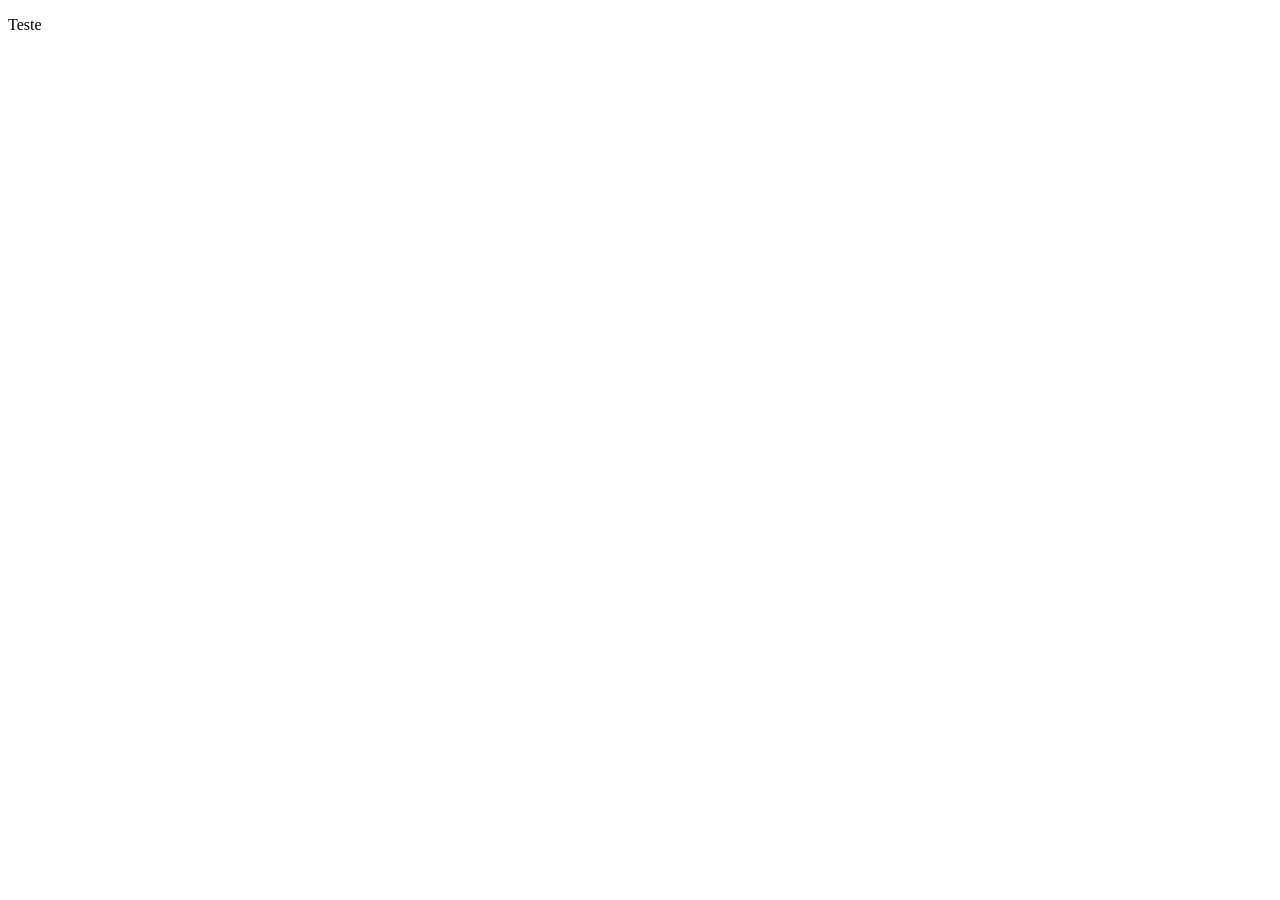
==== index.html @ 2ed316d7 "corrigindo nome index.html" ====
<!DOCTYPE html>
<html lang="pt-br">

<head>
    <meta charset="UTF-8">
    <meta name="viewport" content="width=device-width, initial-scale=1.0">

    <title>Bikecraft - Bicicleta Eletrica</title>
    <meta name="description" content="Bicicleta elétrica de alta precisão e qualidade, feita sob medida para o cliente. Explore o mundo na sua velocidade com a Bikecraft.">

    <link rel="stylesheet" href="./css/style.css">
</head>

<body>
    <p>Teste</p>
</body>

</html>
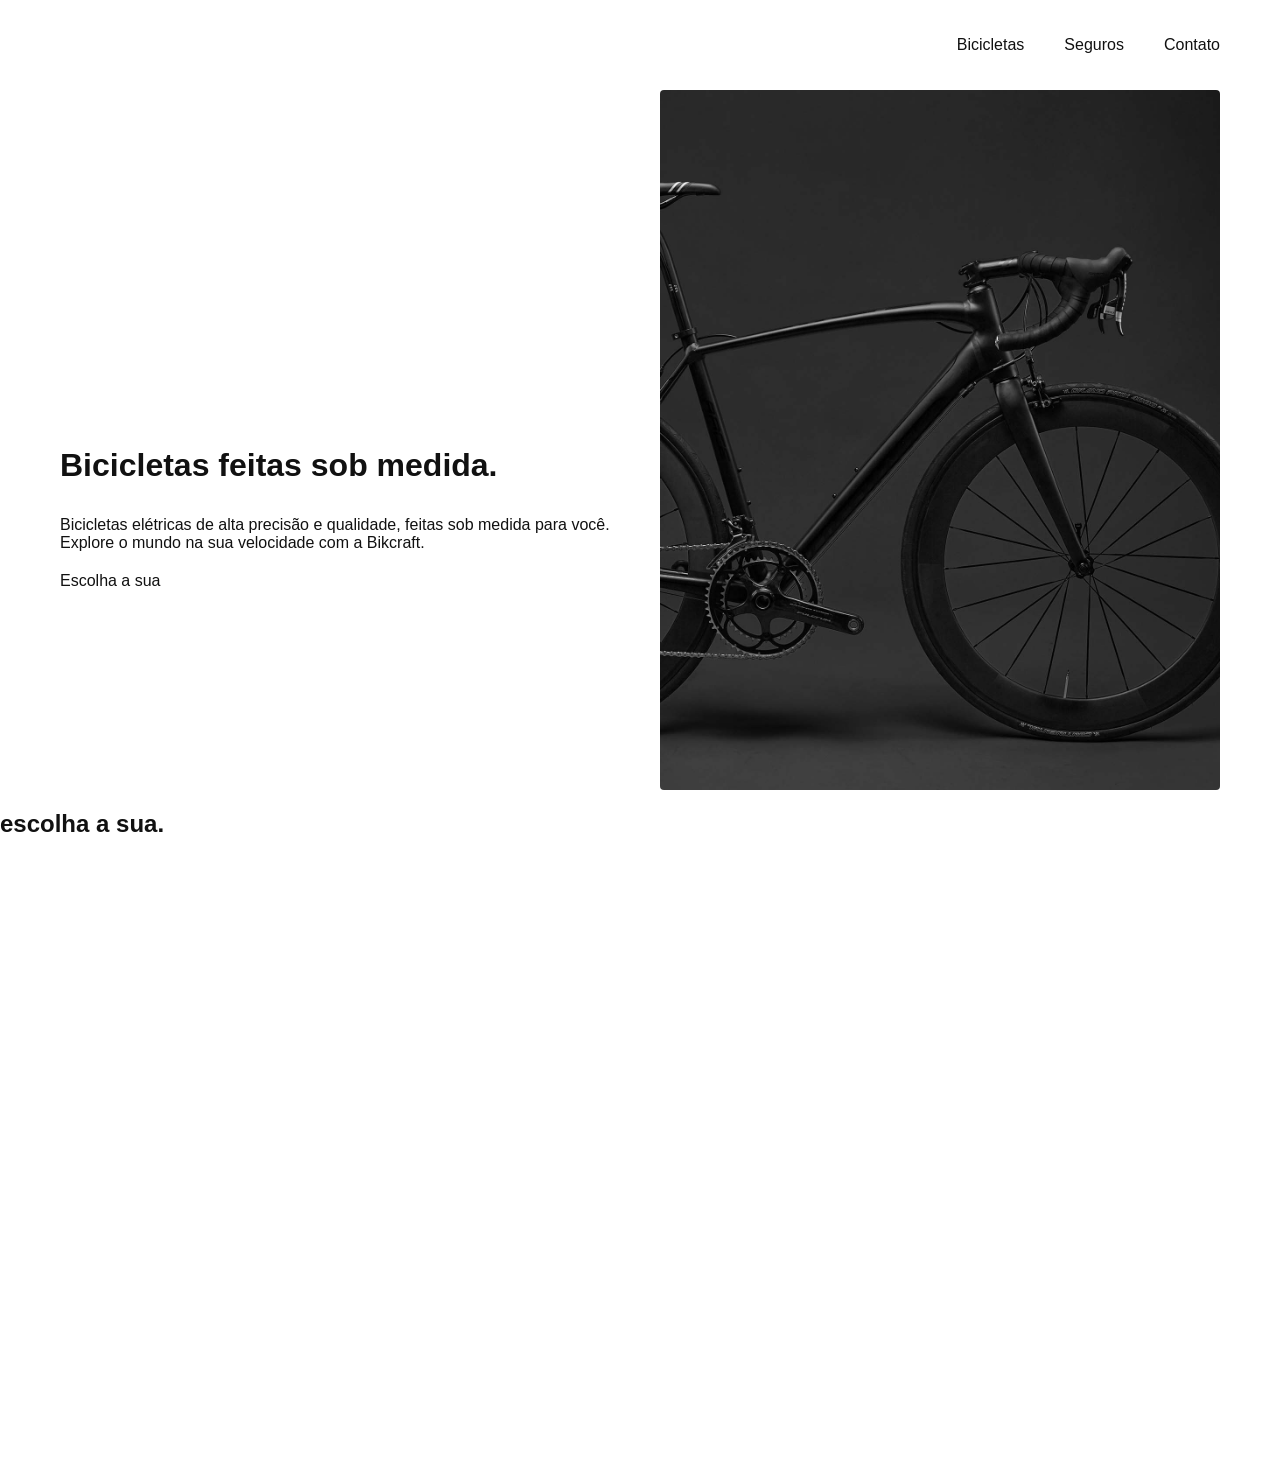
==== commit 88b8ab69: "organizando e importanto css" ====
--- a/index.html
+++ b/index.html
@@ -5,14 +5,43 @@
     <meta charset="UTF-8">
     <meta name="viewport" content="width=device-width, initial-scale=1.0">
 
-    <title>Bikecraft - Bicicleta Eletrica</title>
-    <meta name="description" content="Bicicleta elétrica de alta precisão e qualidade, feita sob medida para o cliente. Explore o mundo na sua velocidade com a Bikecraft.">
+    <title>Bikcraft - Bicicletas Elétricas</title>
+    <meta name="description" content="Bicicletas elétricas de alta precisão e qualidade,  feitas sob medida para o cliente. Explore o mundo na sua velocidade com a Bikcraft.">
 
     <link rel="stylesheet" href="./css/style.css">
 </head>
 
 <body>
-    <p>Teste</p>
+    <header class="header-bg">
+        <div class="header">
+            <a href="./">
+                <img src="./img/bikcraft.svg" alt="Bikcraft">
+            </a>
+
+            <nav aria-label="primaria">
+                <ul class="header-menu font-1-m cor-0">
+                    <li><a href="./bicicletas.html">Bicicletas</a></li>
+                    <li><a href="./seguros.html">Seguros</a></li>
+                    <li><a href="./contato.html">Contato</a></li>
+                </ul>
+            </nav>
+        </div>
+    </header>
+
+    <main class="introducao-bg">
+        <div class="introducao">
+            <div class="introducao-conteudo">
+                <h1 class="font-1-xxl cor-0">Bicicletas feitas sob medida<span class="cor-p1">.</span></h1>
+                <p class="font-2-l cor-5">Bicicletas elétricas de alta precisão e qualidade, feitas sob medida para você. Explore o mundo na sua velocidade com a Bikcraft.</p>
+                <a class="botao" href="./bicicletas.html">Escolha a sua</a>
+            </div>
+            <div>
+                <img src="./img/fotos/introducao.jpg" alt="Bicicleta elétrica preta.">
+            </div>
+        </div>
+    </main>
+
+    <h2 class="font-1-xxl">escolha a sua<span class="cor-p1">.</span></h2>
 </body>
 
 </html>
--- a/css/style.css
+++ b/css/style.css
@@ -0,0 +1,11 @@
+@import "./global/global.css";
+@import "./utilidades/tipografia.css";
+@import "./utilidades/cores.css";
+
+@import "./global/header.css";
+
+/* Utilidades */
+@import "./utilidades/componentes.css";
+
+/* Home */
+@import "./home/introducao.css";
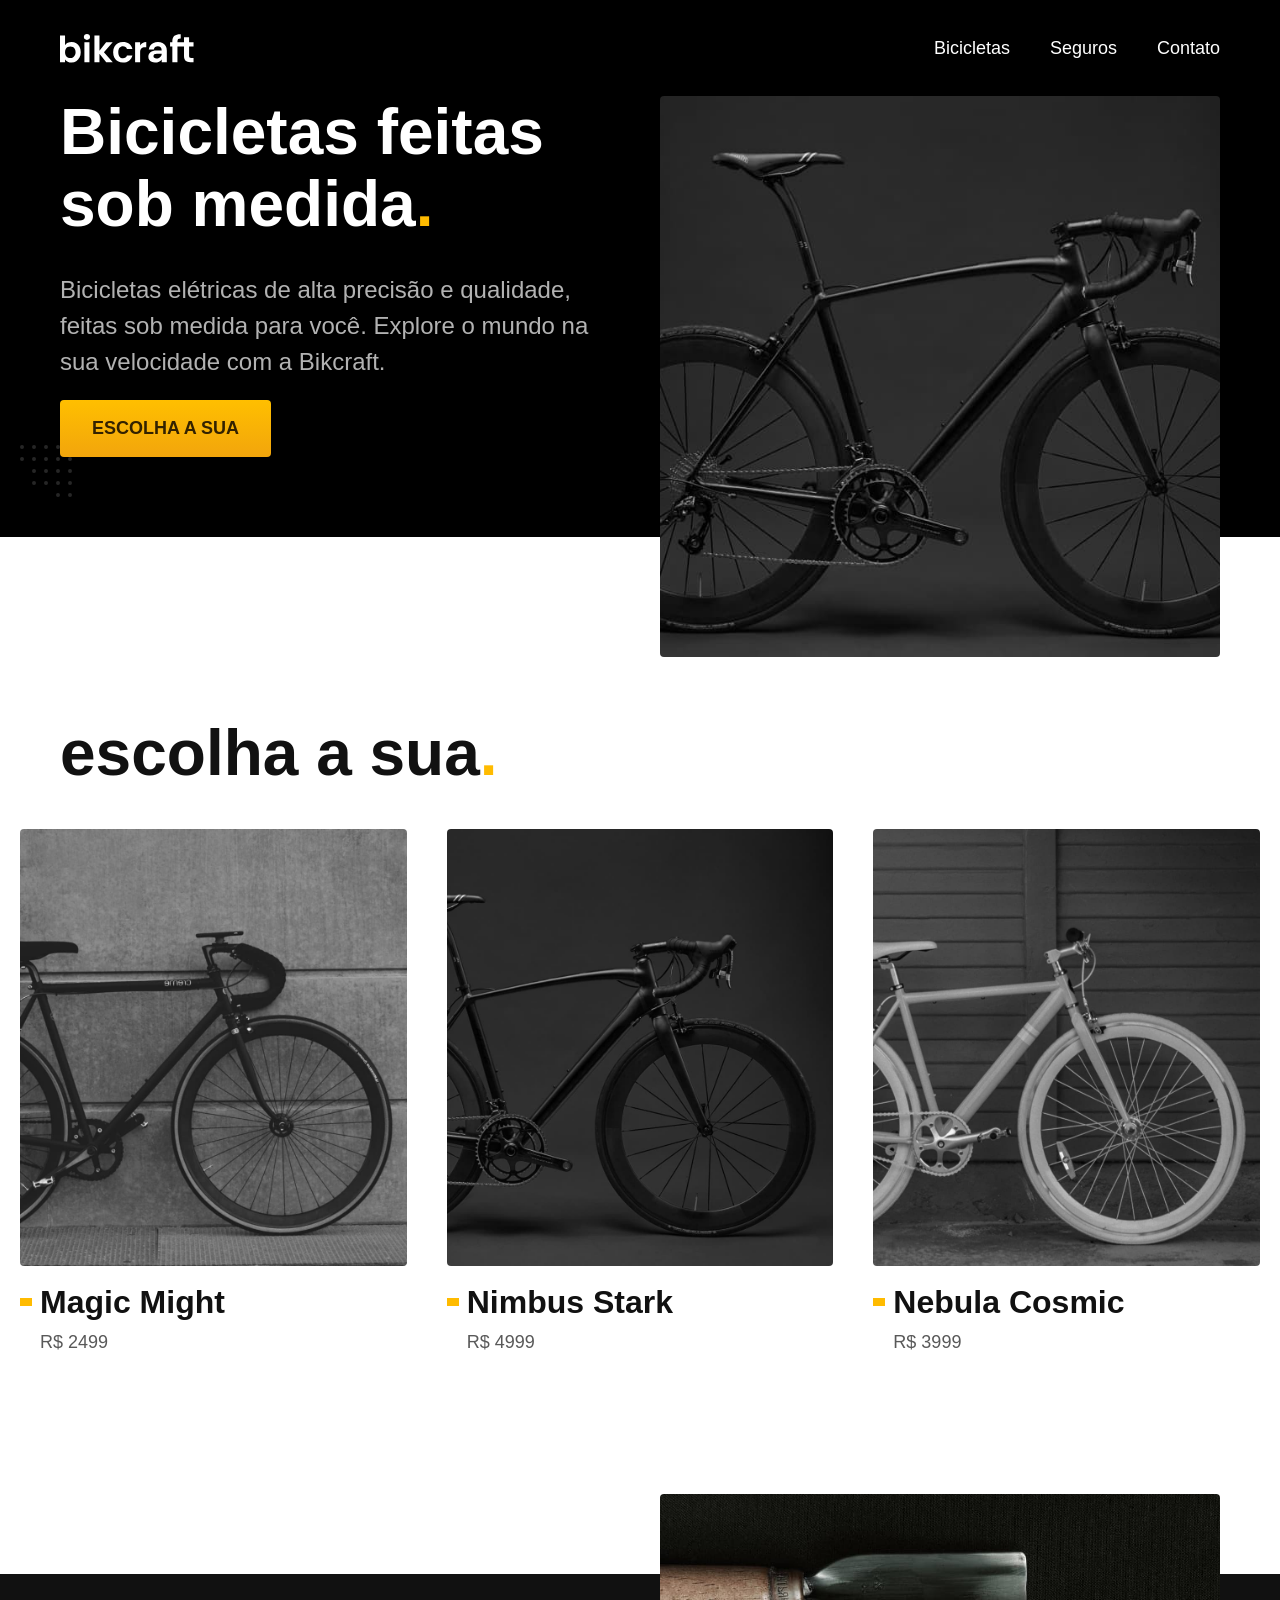
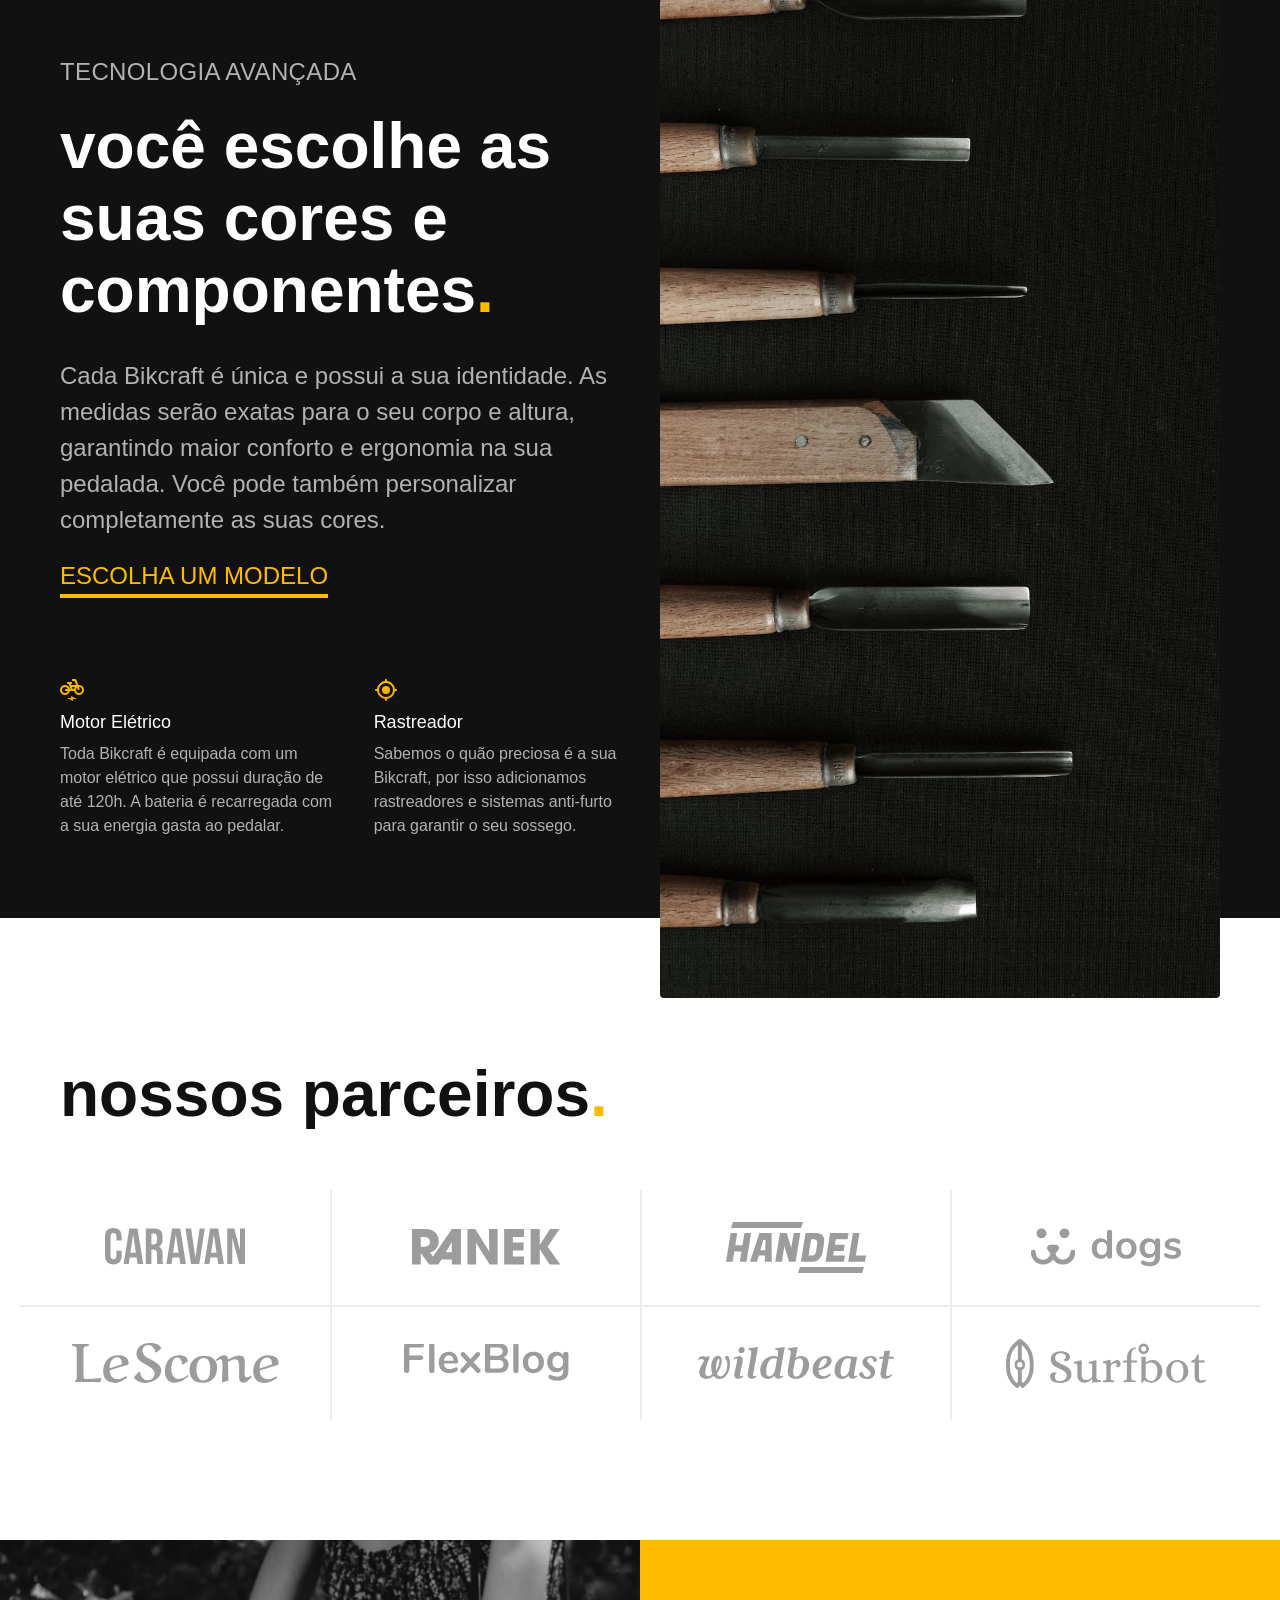
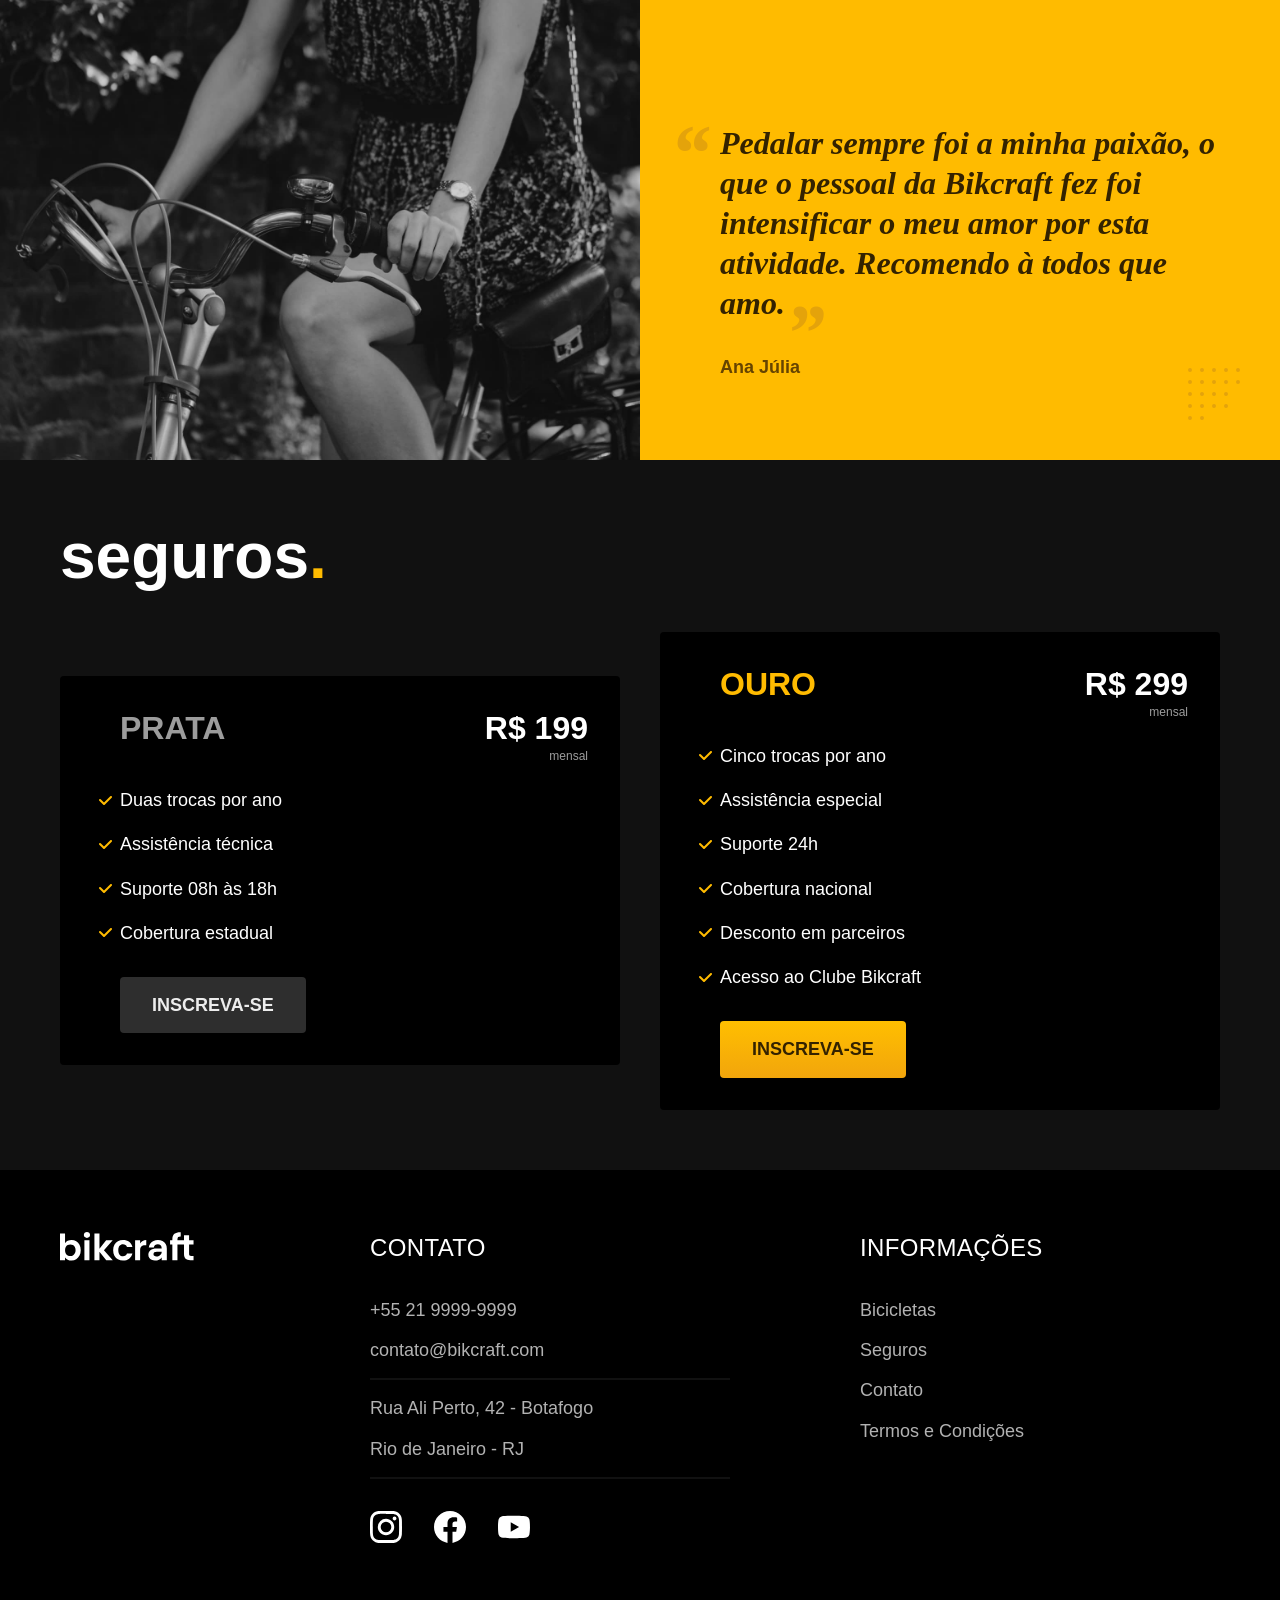
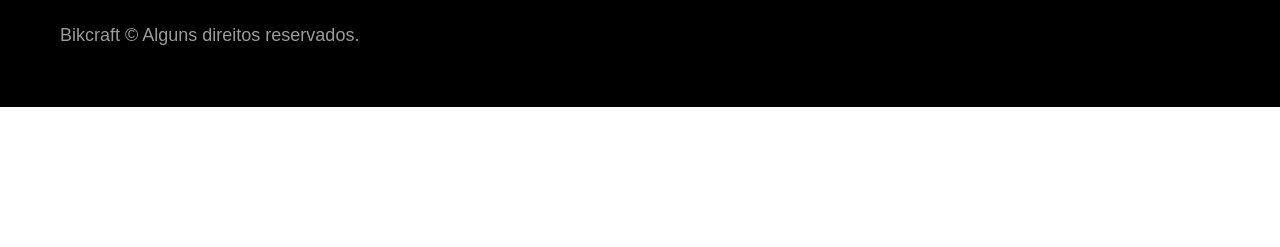
==== commit 6ae902ad: "html e css bickecraft" ====
--- a/index.html
+++ b/index.html
@@ -2,46 +2,196 @@
 <html lang="pt-br">
 
 <head>
-    <meta charset="UTF-8">
-    <meta name="viewport" content="width=device-width, initial-scale=1.0">
+  <meta charset="UTF-8">
+  <meta name="viewport" content="width=device-width, initial-scale=1.0">
 
-    <title>Bikcraft - Bicicletas Elétricas</title>
-    <meta name="description" content="Bicicletas elétricas de alta precisão e qualidade,  feitas sob medida para o cliente. Explore o mundo na sua velocidade com a Bikcraft.">
+  <title>Bikcraft - Bicicletas Elétricas</title>
+  <meta name="description" content="Bicicletas elétricas de alta precisão e qualidade, feitas sob medida para o cliente. Explore o mundo na sua velocidade com a Bikcraft.">
 
-    <link rel="stylesheet" href="./css/style.css">
+  <link rel="preload" href="./css/style.css" as="style">
+  <link rel="stylesheet" href="./css/style.css">
 </head>
 
 <body>
-    <header class="header-bg">
-        <div class="header">
-            <a href="./">
-                <img src="./img/bikcraft.svg" alt="Bikcraft">
-            </a>
+  <header class="header-bg">
+    <div class="header container">
+      <a href="./">
+        <img src="./img/bikcraft.svg" width="136" height="32" alt="Bikcraft">
+      </a>
 
-            <nav aria-label="primaria">
-                <ul class="header-menu font-1-m cor-0">
-                    <li><a href="./bicicletas.html">Bicicletas</a></li>
-                    <li><a href="./seguros.html">Seguros</a></li>
-                    <li><a href="./contato.html">Contato</a></li>
-                </ul>
-            </nav>
+      <nav aria-label="primaria">
+        <ul class="header-menu font-1-m cor-0">
+          <li><a href="./bicicletas.html">Bicicletas</a></li>
+          <li><a href="./seguros.html">Seguros</a></li>
+          <li><a href="./contato.html">Contato</a></li>
+        </ul>
+      </nav>
+    </div>
+  </header>
+
+  <main class="introducao-bg">
+    <div class="introducao container">
+      <div class="introducao-conteudo">
+        <h1 class="font-1-xxl cor-0">Bicicletas feitas sob medida<span class="cor-p1">.</span></h1>
+        <p class="font-2-l cor-5">Bicicletas elétricas de alta precisão e qualidade, feitas sob medida para você. Explore o mundo na sua velocidade com a Bikcraft.</p>
+        <a class="botao" href="./bicicletas.html">Escolha a sua</a>
+      </div>
+      <picture>
+        <source media="(max-width: 800px)" srcset="./img/bicicletas/nimbus.jpg">
+        <img src="./img/fotos/introducao.jpg" width="1280" height="1600" alt="Bicicleta elétrica preta.">
+      </picture>
+    </div>
+  </main>
+
+  <article class="bicicletas-lista">
+    <h2 class="container font-1-xxl">escolha a sua<span class="cor-p1">.</span></h2>
+
+    <ul>
+      <li>
+        <a href="./bicicletas/magic.html">
+          <img src="./img/bicicletas/magic-home.jpg" alt="Bicicleta preta" width="920" height="1040">
+          <h3 class="font-1-xl">Magic Might</h3>
+          <span class="font-2-m cor-8">R$ 2499</span>
+        </a>
+      </li>
+      <li>
+        <a href="./bicicletas/nimbus.html">
+          <img src="./img/bicicletas/nimbus-home.jpg" alt="Bicicleta preta" width="920" height="1040">
+          <h3 class="font-1-xl">Nimbus Stark</h3>
+          <span class="font-2-m cor-8">R$ 4999</span>
+        </a>
+      </li>
+      <li>
+        <a href="./bicicletas/nebula.html">
+          <img src="./img/bicicletas/nebula-home.jpg" alt="Bicicleta preta" width="920" height="1040">
+          <h3 class="font-1-xl">Nebula Cosmic</h3>
+          <span class="font-2-m cor-8">R$ 3999</span>
+        </a>
+      </li>
+    </ul>
+  </article>
+
+  <article class="tecnologia-bg">
+    <div class="tecnologia container">
+      <div class="tecnologia-conteudo">
+        <span class="font-2-l-b cor-5">Tecnologia Avançada</span>
+        <h2 class="font-1-xxl cor-0">você escolhe as suas cores e componentes<span class="cor-p1">.</span></h2>
+        <p class="font-2-l cor-5">Cada Bikcraft é única e possui a sua identidade. As medidas serão exatas para o seu corpo e altura, garantindo maior conforto e ergonomia na sua pedalada. Você pode também personalizar completamente as suas cores.</p>
+        <a class="link" href="./bicicletas.html">Escolha um modelo</a>
+        <div class="tecnologia-vantagens">
+          <div>
+            <img src="./img/icones/eletrica.svg" width="24" height="24" alt="">
+            <h3 class="font-1-m cor-0">Motor Elétrico</h3>
+            <p class="font-2-s cor-5">Toda Bikcraft é equipada com um motor elétrico que possui duração de até 120h. A bateria é recarregada com a sua energia gasta ao pedalar.</p>
+          </div>
+          <div>
+            <img src="./img/icones/rastreador.svg" width="24" height="24" alt="">
+            <h3 class="font-1-m cor-0">Rastreador</h3>
+            <p class="font-2-s cor-5">Sabemos o quão preciosa é a sua Bikcraft, por isso adicionamos rastreadores e sistemas anti-furto para garantir o seu sossego.</p>
+          </div>
         </div>
-    </header>
+      </div>
+      <div class="tecnologia-imagem">
+        <img src="./img/fotos/tecnologia.jpg" width="1200" height="1920" alt="">
+      </div>
+    </div>
+  </article>
 
-    <main class="introducao-bg">
-        <div class="introducao">
-            <div class="introducao-conteudo">
-                <h1 class="font-1-xxl cor-0">Bicicletas feitas sob medida<span class="cor-p1">.</span></h1>
-                <p class="font-2-l cor-5">Bicicletas elétricas de alta precisão e qualidade, feitas sob medida para você. Explore o mundo na sua velocidade com a Bikcraft.</p>
-                <a class="botao" href="./bicicletas.html">Escolha a sua</a>
-            </div>
-            <div>
-                <img src="./img/fotos/introducao.jpg" alt="Bicicleta elétrica preta.">
-            </div>
+  <section class="parceiros" aria-label="Nossos Parceiros">
+    <h2 class="container font-1-xxl">nossos parceiros<span class="cor-p1">.</span></h2>
+
+    <ul>
+      <li><img src="./img/parceiros/caravan.svg" alt="Caravan" width="140" height="38"></li>
+      <li><img src="./img/parceiros/ranek.svg" alt="Ranek" width="149" height="36"></li>
+      <li><img src="./img/parceiros/handel.svg" alt="Handel" width="140" height="50"></li>
+      <li><img src="./img/parceiros/dogs.svg" alt="Dogs" width="152" height="39"></li>
+      <li><img src="./img/parceiros/lescone.svg" alt="LeScone" width="208" height="41"></li>
+      <li><img src="./img/parceiros/flexblog.svg" alt="FlexBlog" width="165" height="38"></li>
+      <li><img src="./img/parceiros/wildbeast.svg" alt="Wildbeast" width="196" height="34"></li>
+      <li><img src="./img/parceiros/surfbot.svg" alt="Surfbot" width="200" height="49"></li>
+    </ul>
+  </section>
+
+  <section class="depoimento" aria-label="Depoimento">
+    <div>
+      <img src="./img/fotos/depoimento.jpg" width="1560" height="1360" alt="Pessoa pedalando uma bicicleta Bikcraft">
+    </div>
+    <div class="depoimento-conteudo">
+      <blockquote class="font-1-xl cor-p5">
+        <p>Pedalar sempre foi a minha paixão, o que o pessoal da Bikcraft fez foi intensificar o meu amor por esta atividade. Recomendo à todos que amo.</p>
+      </blockquote>
+      <span class="font-1-m-b cor-p4">Ana Júlia</span>
+    </div>
+  </section>
+
+  <article class="seguros-bg">
+    <div class="seguros container">
+      <h2 class="font-1-xxl cor-0">seguros<span class="cor-p1">.</span></h2>
+      <div class="seguros-item">
+        <h3 class="font-1-xl cor-6">PRATA</h3>
+        <span class="font-1-xl cor-0">R$ 199 <span class="font-1-xs cor-6">mensal</span></span>
+        <ul class="font-2-m cor-0">
+          <li>Duas trocas por ano</li>
+          <li>Assistência técnica</li>
+          <li>Suporte 08h às 18h</li>
+          <li>Cobertura estadual</li>
+        </ul>
+        <a class="botao secundario" href="./orcamento.html">Inscreva-se</a>
+      </div>
+
+      <div class="seguros-item">
+        <h3 class="font-1-xl cor-p1">OURO</h3>
+        <span class="font-1-xl cor-0">R$ 299 <span class="font-1-xs cor-6">mensal</span></span>
+        <ul class="font-2-m cor-0">
+          <li>Cinco trocas por ano</li>
+          <li>Assistência especial</li>
+          <li>Suporte 24h</li>
+          <li>Cobertura nacional</li>
+          <li>Desconto em parceiros</li>
+          <li>Acesso ao Clube Bikcraft</li>
+        </ul>
+        <a class="botao" href="./orcamento.html">Inscreva-se</a>
+      </div>
+    </div>
+  </article>
+
+  <footer class="footer-bg">
+    <div class="footer container">
+      <img src="./img/bikcraft.svg" width="136" height="32" alt="Bikcraft">
+      <div class="footer-contato">
+        <h3 class="font-2-l-b cor-0">Contato</h3>
+        <ul class="font-2-m cor-5">
+          <li><a href="tel:+552199999999">+55 21 9999-9999</a></li>
+          <li><a href="mailto:contato@bikcraft.com">contato@bikcraft.com</a></li>
+          <li>Rua Ali Perto, 42 - Botafogo</li>
+          <li>Rio de Janeiro - RJ</li>
+        </ul>
+        <div class="footer-redes">
+          <a href="./">
+            <img src="./img/redes/instagram.svg" width="32" height="32" alt="Instagram">
+          </a>
+          <a href="./">
+            <img src="./img/redes/facebook.svg" width="32" height="32" alt="Facebook">
+          </a>
+          <a href="./">
+            <img src="./img/redes/youtube.svg" width="32" height="32" alt="Youtube">
+          </a>
         </div>
-    </main>
-
-    <h2 class="font-1-xxl">escolha a sua<span class="cor-p1">.</span></h2>
+      </div>
+      <div class="footer-informacoes">
+        <h3 class="font-2-l-b cor-0">Informações</h3>
+        <nav>
+          <ul class="font-1-m cor-5">
+            <li><a href="./bicicletas.html">Bicicletas</a></li>
+            <li><a href="./seguros.html">Seguros</a></li>
+            <li><a href="./contato.html">Contato</a></li>
+            <li><a href="./termos.html">Termos e Condições</a></li>
+          </ul>
+        </nav>
+      </div>
+      <p class="footer-copy font-2-m cor-6">Bikcraft © Alguns direitos reservados.</p>
+    </div>
+  </footer>
 </body>
 
 </html>
--- a/css/style.css
+++ b/css/style.css
@@ -3,9 +3,37 @@
 @import "./utilidades/cores.css";
 
 @import "./global/header.css";
+@import "./global/footer.css";
 
 /* Utilidades */
 @import "./utilidades/componentes.css";
+@import "./utilidades/formulario.css";
 
 /* Home */
 @import "./home/introducao.css";
+@import "./home/tecnologia.css";
+@import "./home/parceiros.css";
+@import "./home/depoimento.css";
+
+/* Bicicletas */
+@import "./bicicletas/bicicletas-lista.css";
+@import "./bicicletas/bicicletas.css";
+
+/* Bicicleta */
+@import "./bicicleta/bicicleta.css";
+@import "./bicicleta/seguro.css";
+
+/* Seguros */
+@import "./seguros/seguros.css";
+@import "./seguros/vantagens.css";
+@import "./seguros/perguntas.css";
+
+/* Contato */
+@import "./contato/contato.css";
+@import "./contato/lojas.css";
+
+/* Contato */
+@import "./orcamento/orcamento.css";
+
+/* Termos */
+@import "./termos/termos.css";
--- a/css/style.css
+++ b/css/style.css
@@ -3,9 +3,37 @@
 @import "./utilidades/cores.css";
 
 @import "./global/header.css";
+@import "./global/footer.css";
 
 /* Utilidades */
 @import "./utilidades/componentes.css";
+@import "./utilidades/formulario.css";
 
 /* Home */
 @import "./home/introducao.css";
+@import "./home/tecnologia.css";
+@import "./home/parceiros.css";
+@import "./home/depoimento.css";
+
+/* Bicicletas */
+@import "./bicicletas/bicicletas-lista.css";
+@import "./bicicletas/bicicletas.css";
+
+/* Bicicleta */
+@import "./bicicleta/bicicleta.css";
+@import "./bicicleta/seguro.css";
+
+/* Seguros */
+@import "./seguros/seguros.css";
+@import "./seguros/vantagens.css";
+@import "./seguros/perguntas.css";
+
+/* Contato */
+@import "./contato/contato.css";
+@import "./contato/lojas.css";
+
+/* Contato */
+@import "./orcamento/orcamento.css";
+
+/* Termos */
+@import "./termos/termos.css";
